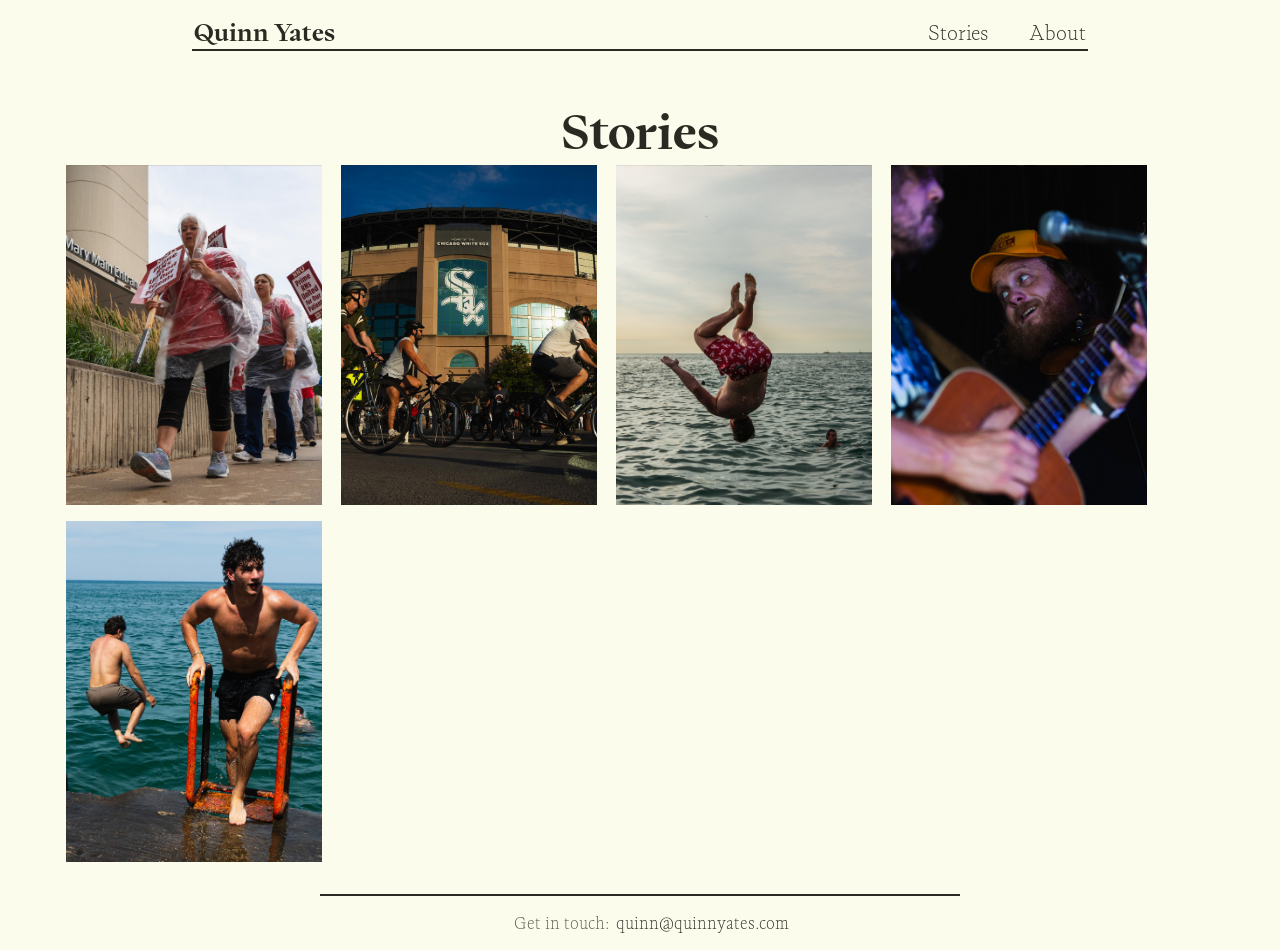
==== stories/index.html @ 24216db2 "feat: add stories page and nurses strike" ====
<!DOCTYPE html>
<html lang="en">

<head>
	<!--Meta tags-->
	<meta charset="UTF-8" />
	<meta name="viewport" content="width=device-width, initial-scale=1.0" />
	<meta name="description" content="Quinn's Photography" />
	<meta name="robots" content="index, follow" />
	<link rel="icon" type="image/x-icon" href="/assets/favicon/favicon.ico">
	<!--Open Graph Tags-->
	<meta property="og:site_name" content="Quinn Yates" />
	<meta property="og:url" content="https://photo.quinnyates.com" />
	<meta property="og:type" content="website" />
	<!-- Style Tags -->
	<link rel="stylesheet" href="../style.css" />
	<link rel="stylesheet" href="./stories.css" />
	<!-- Other -->
	<meta property="og:title" content="Photo Stories | Quinn Yates" />
	<title>Photo Stories | Quinn Yates</title>
</head>

<body class="homepage" id="body">
	<nav>
		<a href="/"><h1>Quinn Yates</h1></a>
		<ul>
			<li><a href="/stories/">Stories</a></li>
			<li><a href="../about.html">About</a></li>
		</ul>
	</nav>
	<main>
		<section >
			<div class="wrapper wrapper-title">
				<h2 style="text-align: center;">Stories</h2>
			</div>
			<div class="wrapper-full">
				<div id="photos" class="story-gallery">
					<a href="nurse-strike.html">
						<article style="background-image: url(../assets/photos/nurse-strike/1.jpg);">
							<h3>Nurse Strike</h3>
						</article>
					</a>
					<a href="https://quinnyates.com/posts/chicago-bike-sox">
						<article style="background-image: url(../assets/photos/thumbnails/chicago-bike-sox.jpg);">
							<h3>Bikes, Beer and Baseball</h3>
						</article>
					</a>
					<a href="../frosty-fridays.html">
						<article style="background-image: url(../assets/photos/frosty-fridays/1.jpg);">
							<h3>Frosty Fridays</h3>
						</article>
					</a>
					<a href="../american-music-festival-2026.html">
						<article style="background-image: url(../assets/photos/amf-2026/1.jpg);">
							<h3>American Music Festival</h3>
						</article>
					</a>
					<a href="../summertime.html">
						<article style="background-image: url(../assets/photos/summertime/1.jpg);">
							<h3>Summertime</h3>
						</article>
					</a>
				</div>

			</div>
		</section>
        </main>
	<footer>
		<div class="footer-wrapper">
			<span>Get in touch: <a href="mailto:quinn@quinnyates.com">quinn@quinnyates.com</a></span>
		</div>
	</footer>
</body>

</html>
---- style.css ----
* {
    margin: 0;
    font-family: 'Writer';

    /* https://coolors.co/ee8f1b-d17b0f-3e3e33-70715c-d9dac9-fcfced */
    --bg: #fcfced;
    --bg2: #d9dac9;

    --fg: #2A2A22;
    --fg2: #575848;

    --accent: #d17b0f;
    --accent2: #ee8f1b;
}

@font-face {
    font-family: "Atkinson";
    font-style: normal;
    src: url(/assets/fonts/AtkinsonHyperlegibleNext-VariableFont_wght.ttf)
}

@font-face {
    font-family: "Atkinson";
    font-style: italic;
    src: url(/assets/fonts/AtkinsonHyperlegibleNext-Italic-VariableFont_wght.ttf)
}

@font-face {
    font-family: "Palma";
    font-style: normal;
    font-weight: normal;
    src: url(/assets/fonts/PPPalma-FizzyMedium.otf)
}

@font-face {
    font-family: "Palma";
    font-style: normal;
    font-weight: lighter;
    src: url(/assets/fonts/PPPalma-FizzyLight.otf)
}

@font-face {
    font-family: "Palma";
    font-style: normal;
    font-weight: bold;
    src: url(/assets/fonts/PPPalma-FizzyHeavy.otf)
}

@font-face {
    font-family: "Palma";
    font-style: italic;
    font-weight: normal;
    src: url(/assets/fonts/PPPalma-FizzyMediumItalic.otf)
}

@font-face {
    font-family: "Palma";
    font-style: italic;
    font-weight: lighter;
    src: url(/assets/fonts/PPPalma-FizzyLightItalic.otf)
}

@font-face {
    font-family: "Palma";
    font-style: italic;
    font-weight: bold;
    src: url(/assets/fonts/PPPalma-FizzyHeavyItalic.otf)
}

@font-face {
    font-family: "Writer";
    font-style: normal;
    font-weight: normal;
    src: url(/assets/fonts/PPWriter-Regular.otf)
}

@font-face {
    font-family: "Writer";
    font-style: normal;
    font-weight: lighter;
    src: url(/assets/fonts/PPWriter-ThinText.otf)
}

@font-face {
    font-family: "Writer";
    font-style: normal;
    font-weight: bold;
    src: url(/assets/fonts/PPWriter-Bold.otf)
}


@font-face {
    font-family: "Writer";
    font-style: italic;
    font-weight: normal;
    src: url(/assets/fonts/PPWriter-RegularItalic.otf)
}

@font-face {
    font-family: "Writer";
    font-style: italic;
    font-weight: bold;
    src: url(/assets/fonts/PPWriter-BoldItalic.otf)
}

/* General */
body {
    position: relative;
    z-index: 0;
    background-color: var(--bg);
    color: var(--fg);
}


.wrapper {
    width: 70%;
    max-width: 1400px;
    margin: auto;
}

.wrapper-split {
    display: flex;
    gap: 3rem;
}

.wrapper-full {
    width: 90%;
    max-width: 1400px;
    margin: auto;
}

.centered {
    display: flex;
    justify-content: center;
    flex-direction: column;
    text-align: center;
    gap: 2rem;
}

.centered p, .centered img{
    margin-top: 0;
    margin-bottom: 0;
}

.wrapper-title {
    text-align: center;
}

.wrapper-img {
    width: 60%;
    max-width: 1400px;
    margin: auto;
    display: flex;
    justify-content: center;
    align-items: center;
    flex-direction: column;
}

.gallery * {
    opacity: 0;
}

@keyframes spin {
  from {
    transform: rotate(-360deg);
  }
}

.gallery:not(.loaded)::after {
    width: 50px;
    height: 50px;
    content: "";
    display: inline-block;
}
.gallery:not(.loaded)::before {
    width: 50px;
    height: 50px;
    content: "";
    position: absolute;
    left: 50%;
    /* transform: translate(0%, -50%); */
    border: 5px solid var(--fg);
    border-bottom-color: transparent;
    border-radius: 50%;
    display: inline-block;
    animation: spin 1s linear infinite;
}

.gallery.loaded * {
    opacity: 1;
}

.gallery div {
    position: absolute;
}

.gallery div img, .gallery div video {
    width: 100%;
    height: auto;
    max-height: unset;
    max-width: unset;
    margin: 0 0;
    padding: 0 0;
}

.gallery div img:hover {
    cursor: pointer;
}

.image-grid {
    display: flex;
    gap: 0.5rem;
}

.caption {
    font-weight: 100;
    font-size: 0.85rem;
    line-height: 0.85rem;
    margin-top: 0;
    margin-bottom: 0;
}

.gallery div:has(video.loading) {
    background: var(--bg2);
}

.gallery div:has(video.paused)::before {
    width: 100%;
    height: 100%;
    content: "";
    background: url(./assets/play.svg);
    background-position: center center;
    background-size: 25%;
    background-repeat: no-repeat;
    position: absolute;
    pointer-events: none;
}

.popup div:has(video.paused)::before {
    width: 100%;
    height: 100%;
    content: "";
    background: url(./assets/play.svg);
    background-position: center center;
    background-size: 10%;
    background-repeat: no-repeat;
    position: absolute;
    pointer-events: none;
}

.video-controls {
    position: absolute;
    bottom: 25px;
    left: -3px;
    width: 100%;
    opacity: 0 !important;
    transition: opacity 0.4s;
}
.gallery div:has(video):hover .video-controls, .gallery div:has(video.paused) .video-controls {
    opacity: 1 !important;
}

.video-controls .timeline {
    border: none;
    border-right: 3px solid #ccc;
    border-left: 3px solid #ccc;
    width: 100%;
    opacity: 35% !important;
}
.video-controls .timeline .bar {
    height: 20px;
    flex: 1;
    width: 100%;
}
.video-controls .timeline .bar .inner {
    background: #ccc;
    width: 0%;
    height: 100%;
}

.popup {
    display: none;
    /* position: absolute; */
    position: fixed;
    top: 0;
    left: 0;
    background: var(--bg);
    z-index: 10;
    width: 100vw;
    height: 100lvh;
}

.popup img, .popup video {
    max-height: 75lvh;
    margin: 1rem 0;
}

.popup .timeline {
    display: none;
}

.popup button {
    background: none;
    border: none;
    opacity: 70%;
    transition: all 0.5s ease-in-out;
}

.popup button.back {
    position: absolute;
    top: 0rem;
    right: 0rem;
    padding: 0.5rem 0.5rem;
}

.popup button img {
    margin: 0;
}

.popup button:hover, .popup button:active, .popup button:focus {
    opacity: 100%;
    cursor: pointer;
}

.popup button img {
    width: 3vw;
}

.popup.active {
    display: flex;
    justify-content: center;
    align-items: center;
}

.popup div {
    display: flex;
    width: 70%;
    flex-direction: column;
    justify-content: center;
    align-items: center;
}

.no-scroll {
  overflow: hidden;
}

.get-in-touch {
    text-align: center;
}

.get-in-touch p {
    display: inline-block;
    margin-right: 0.5rem;
}

.smaller {
    font-size: 1rem;
    font-weight: 100;
}

.larger {
    font-size: 2rem;
}

.blue {
    color: var(--accentBlue);
}

.orange {
    color: var(--accent);
}

.grey {
    color: var(--fg2);
}

.header .smaller {
    flex-direction: column;
    justify-content: center;
    align-items: center;
    display: flex;

}

.icon {
    height: 1rem;
    width: 1rem;
    align-self: center;
    margin: 0;
    margin-right: 0.2em;
    margin-bottom: -3px;
}

p, li, ul {
    font-size: 1.25rem;
    margin-bottom: 1rem;
    line-height: 1.25rem;
}

a {
    padding-left: 0.1em;
    padding-right: 0.1em;
    transition: background-color 0.2s ease;
    text-decoration: underline;
    color: var(--fg);
}

a:hover {
    color: var(--accent);
}

hr {
    width: 25%;
    margin: 20px auto;
    border: none;
    border-top: 1px solid var(--fg);
    text-align: center;
}

h2 {
    font-size: 3rem;
}

h3 {
    font-size: 2.5rem;
    line-height: 3rem;
    margin-bottom: 1rem;
}

img {
    margin: 1rem 0;
    max-width: 100%;
    max-height: 500px;
}

aside {
    padding-left: 1em;
    margin-bottom: 1em;
    border-left: 2px solid var(--accent2);
    color: var(--fg2);
}

/* NAVBAR */

nav {
    padding-top: 1rem;
    border-bottom: 2px solid var(--fg);
    margin: auto auto;
    margin-bottom: 3rem;
    width: 70%;
    /* background: var(--fg); */
    display: flex;
    align-items: stretch;
    justify-content: space-between;
    font-size: 1rem;
}

nav ul {
display: flex;
  list-style: none;
  padding-left: 0.25rem;
  align-items: center;
  margin-bottom: 0;
}

nav ul li {
    float: left;
  margin-bottom: 0;
  list-style: none;
  padding-left: 2.25rem;
}

nav ul li a, nav a:has(h1) {
    text-decoration: none;
}

/* Footer */

footer {
    width: 50%;
    margin: auto;
    margin-top: 2rem;
    padding: 1em 0;
    border-top: 2px solid var(--fg);
    color: var(--fg2);
    text-align: center;
}

.footer-wrapper {
    padding: 0 1em;
    width: 100%
}

footer a {
    text-decoration: none;
    margin-right: 0.5em;
}

@media only screen and (max-width: 992px) {
    nav h1 {
        font-size: 2rem;
        line-height: 2rem;
    }

    nav {
        width: calc(100% - 2rem);
        padding: 1rem;
    }

    nav ul li:not(:last-child) {
        display: none;
    }

    .wrapper {
        width: 90%;
        max-width: unset;
    }

    .popup {
        flex-direction: column;
        height: 100dvh;
    }

    .popup #controls {
        flex-direction: row;
        width: 70%;
        justify-content: space-between;
    }

    .popup #controls img {
        width: 10vw;
    }

    .popup div {
        width: 90%;
        margin-top: auto;
    }

    .popup img, .popup video {
        max-height: 75lvh;
    }

    footer {
        width: 100%;
    }

    .footer-wrapper {
        padding: 0;
    }

    .info span {
        font-size: 0.8rem;
    }
}
---- stories/stories.css ----
.story-gallery {
    display: flex;
    flex-direction: row;
    flex-wrap: wrap;
    gap: 1rem;
    width: 100%;
}

.story-gallery a:has(article) {
    width: calc(25% - 2rem);
    aspect-ratio: 1 / 1.33;
    text-decoration: none !important;
}

.story-gallery article {
    width: 100%;
    height: 100%;
}

article {
    background-size: cover;
    background-position: center center;
    transition: all 0.25s ease-in-out;
}

a:hover article h3, a:focus article h3, a:active article h3 {
    opacity: 1;
    color: var(--fg);
}

article h3 {
    color: var(--fg);
    background-color: rgba(252, 252, 237, 0.65);
    width: 100%;
    height: 100%;
    opacity: 0;
    font-size: 1.5rem;
    text-align: center;
    transition: all 0.25s ease-in-out;
}

@media only screen and (max-width: 992px) {
    .story-gallery a:has(article) {
        width: calc(50% - 1rem);
    }

    article h3 {
        opacity: 1;
        color: var(--fg);
    }

}
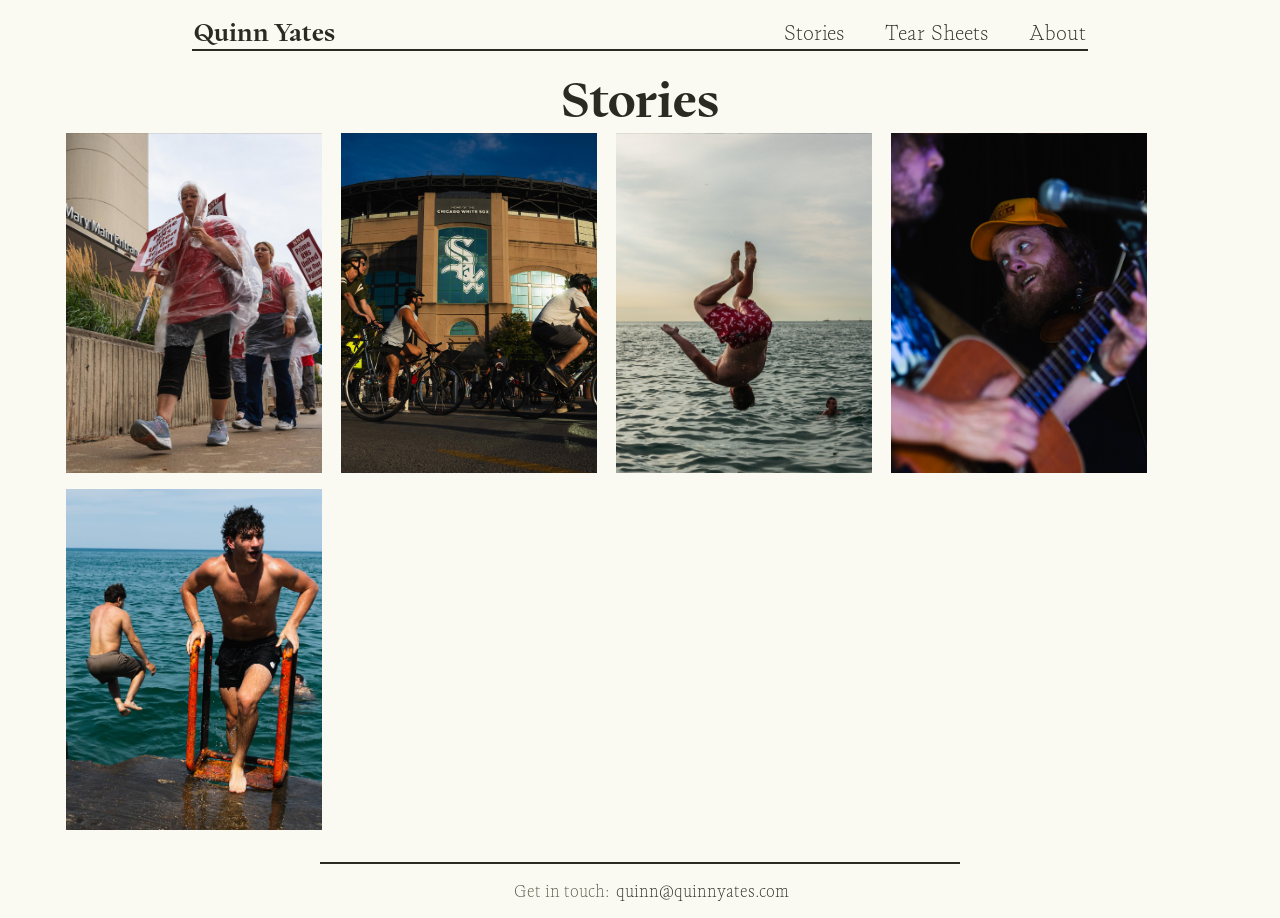
==== commit 781b2982: "feat: add tearsheets section" ====
--- a/stories/index.html
+++ b/stories/index.html
@@ -25,6 +25,7 @@
 		<a href="/"><h1>Quinn Yates</h1></a>
 		<ul>
 			<li><a href="/stories/">Stories</a></li>
+			<li><a href="/tearsheets/">Tear Sheets</a></li>
 			<li><a href="../about.html">About</a></li>
 		</ul>
 	</nav>
--- a/style.css
+++ b/style.css
@@ -3,7 +3,7 @@
     font-family: 'Writer';
 
     /* https://coolors.co/ee8f1b-d17b0f-3e3e33-70715c-d9dac9-fcfced */
-    --bg: #fcfced;
+    --bg: #fafaf2;
     --bg2: #d9dac9;
 
     --fg: #2A2A22;
@@ -446,7 +446,7 @@
     padding-top: 1rem;
     border-bottom: 2px solid var(--fg);
     margin: auto auto;
-    margin-bottom: 3rem;
+    margin-bottom: 1rem;
     width: 70%;
     /* background: var(--fg); */
     display: flex;
@@ -507,9 +507,9 @@
         padding: 1rem;
     }
 
-    nav ul li:not(:last-child) {
-        display: none;
-    }
+    /* nav ul li:not(:last-child) { */
+    /*     display: none; */
+    /* } */
 
     .wrapper {
         width: 90%;
@@ -529,10 +529,11 @@
 
     .popup #controls img {
         width: 10vw;
+        padding-bottom: 1rem;
     }
 
     .popup div {
-        width: 90%;
+        width: 100%;
         margin-top: auto;
     }
 
@@ -551,4 +552,9 @@
     .info span {
         font-size: 0.8rem;
     }
-}
+
+    .wrapper-split {
+        flex-direction: column;
+        gap: 0rem;
+    }
+}
